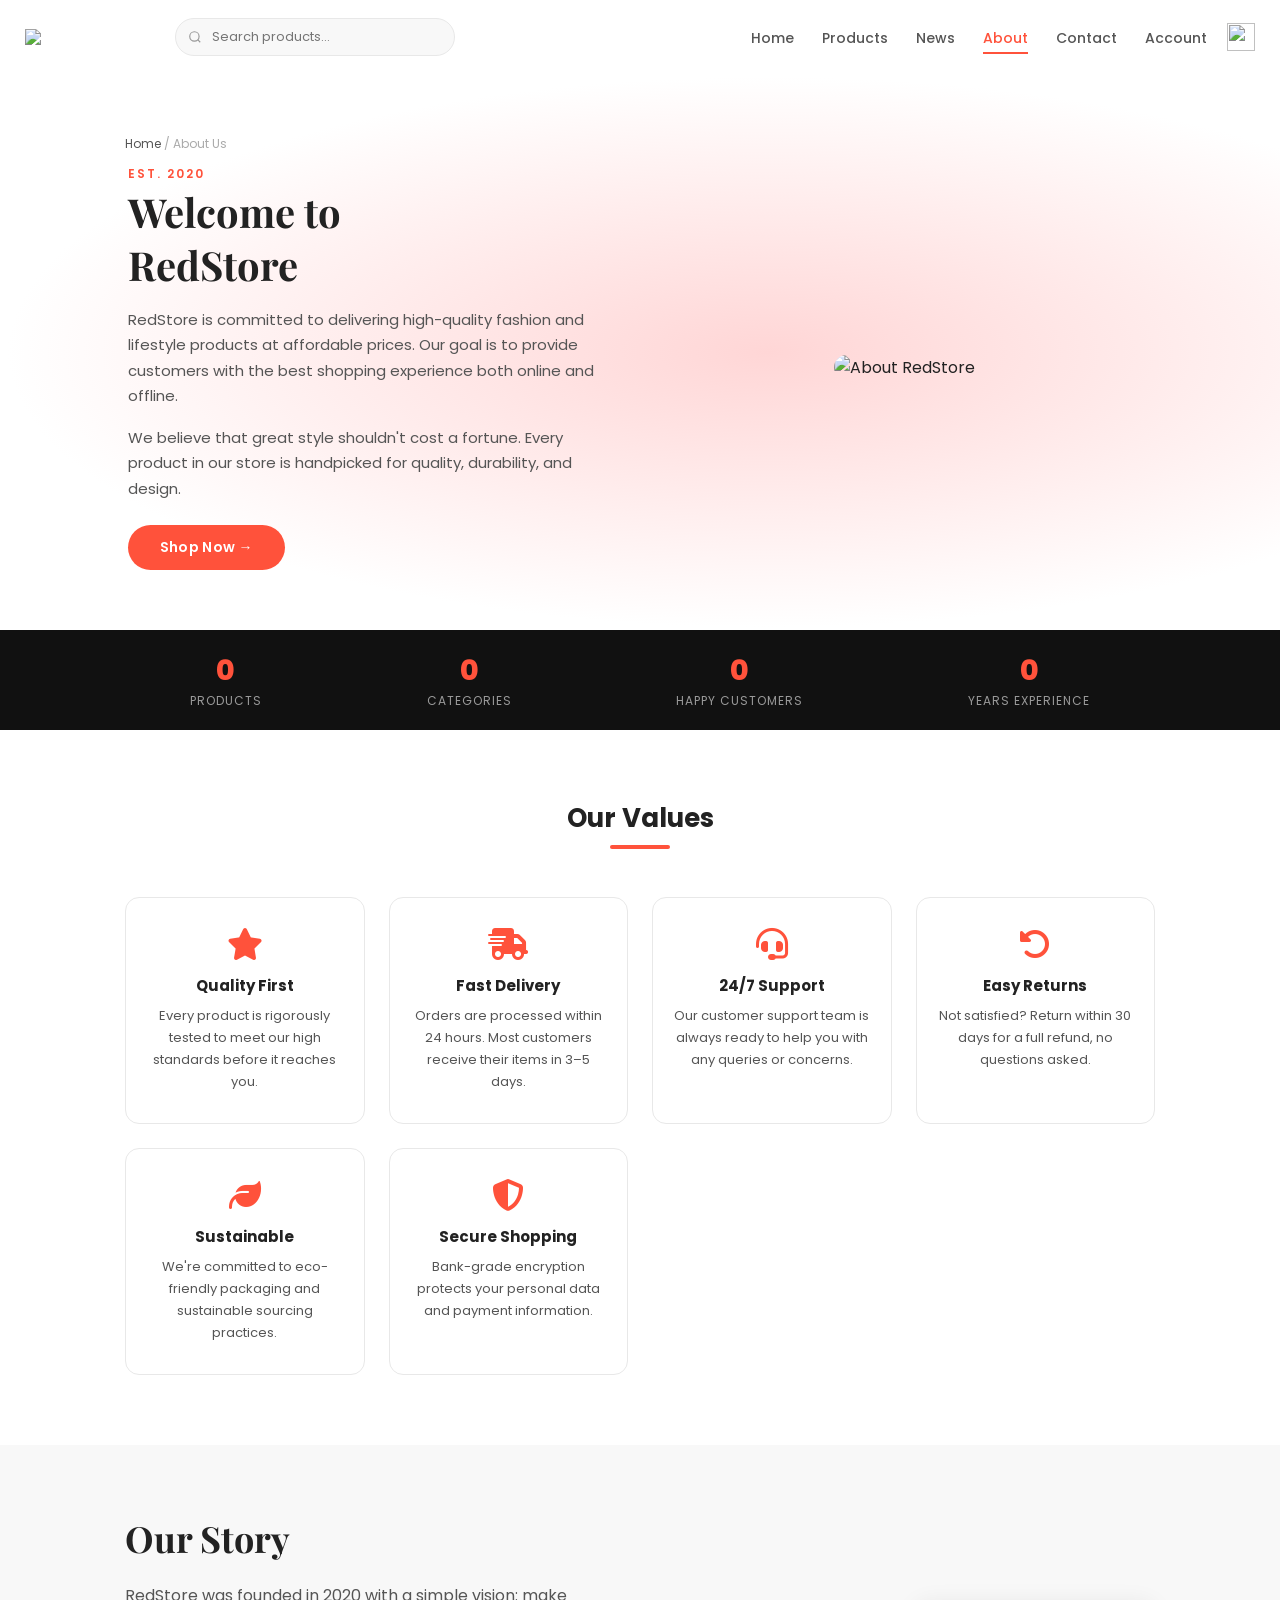
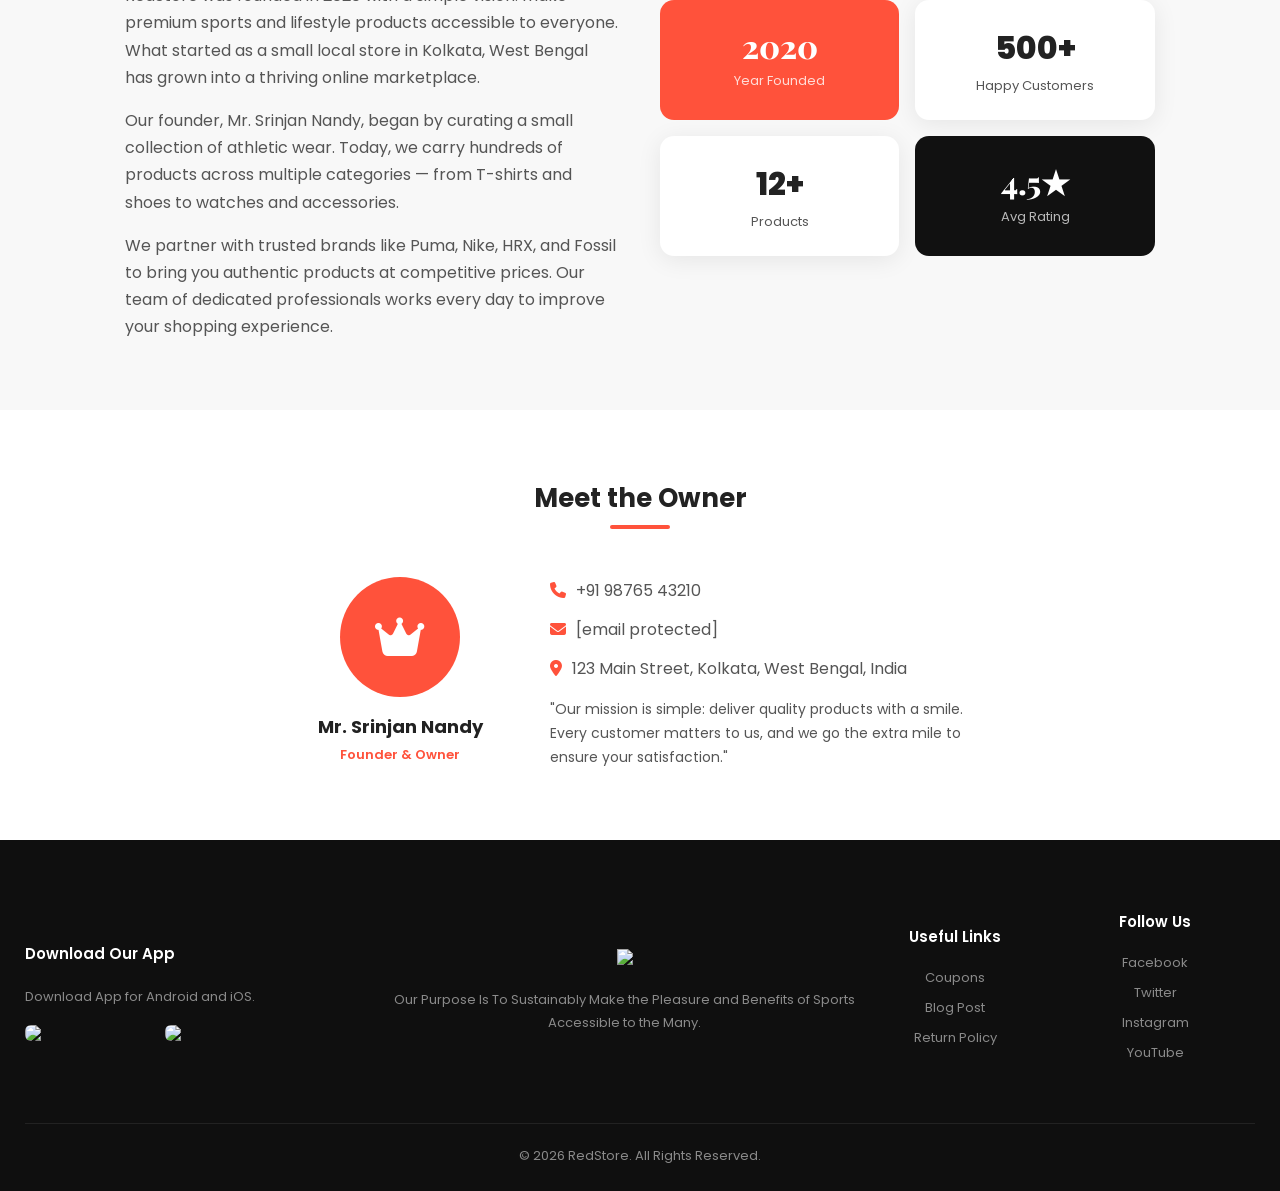
==== about.html @ f7b7d524 "Add files via upload" ====
<!DOCTYPE html>
<html lang="en">
<head>
  <meta charset="UTF-8">
  <meta name="viewport" content="width=device-width, initial-scale=1.0">
  <title>About Us — RedStore</title>
  <link rel="stylesheet" href="style.css">
  <link href="https://fonts.googleapis.com/css2?family=Poppins:wght@300;400;500;600;700;800&family=Playfair+Display:wght@700&display=swap" rel="stylesheet">
  <link rel="stylesheet" href="https://cdnjs.cloudflare.com/ajax/libs/font-awesome/6.5.1/css/all.min.css">
</head>
<body>

<!-- NAVBAR -->
<div class="container">
  <div class="navbar">
    <div class="logo"><a href="index.html"><img src="images/logo.png" width="130px"></a></div>
    <div class="navbar-search-wrap">
      <input type="text" id="navbar-search" placeholder="Search products…">
    </div>
    <nav>
      <ul id="MenuItems">
        <li><a href="index.html">Home</a></li>
        <li><a href="products.html">Products</a></li>
        <li><a href="news.html">News</a></li>
        <li><a href="about.html" class="active">About</a></li>
        <li><a href="contact.html">Contact</a></li>
        <li><a href="account.html" id="nav-account">Account</a></li>
      </ul>
    </nav>
    <a href="cart.html" class="cart-icon-wrap">
      <img src="images/cart.png" width="28px" height="28px">
      <span id="cart-badge">0</span>
    </a>
    <img src="images/menu.png" class="menu-icon" onclick="toggleMenu()">
  </div>
</div>

<!-- ABOUT HERO -->
<div class="about-hero">
  <div class="small-container">
    <p style="font-size:12px;color:#aaa;margin-bottom:10px;"><a href="index.html">Home</a> / About Us</p>
    <div class="row" style="align-items:center;gap:30px;">
      <div class="col-2">
        <p style="color:var(--red);font-weight:600;text-transform:uppercase;letter-spacing:2px;font-size:12px;">EST. 2020</p>
        <h2>Welcome to <br>RedStore</h2>
        <p style="margin:16px 0;font-size:15px;">RedStore is committed to delivering high-quality fashion and lifestyle products at affordable prices. Our goal is to provide customers with the best shopping experience both online and offline.</p>
        <p style="font-size:15px;margin-bottom:24px;">We believe that great style shouldn't cost a fortune. Every product in our store is handpicked for quality, durability, and design.</p>
        <a href="products.html" class="btn">Shop Now &rarr;</a>
      </div>
      <div class="col-2" style="text-align:center;">
        <img src="images/image1.png" alt="About RedStore" style="max-width:440px;border-radius:14px;">
      </div>
    </div>
  </div>
</div>

<!-- STATS -->
<div class="stats-bar">
  <div class="container">
    <div class="row" id="about-stats" style="justify-content:space-evenly;">
      <div class="stat-item"><div class="num" data-target="12">0</div><div class="label">Products</div></div>
      <div class="stat-item"><div class="num" data-target="5">0</div><div class="label">Categories</div></div>
      <div class="stat-item"><div class="num" data-target="500">0</div><div class="label">Happy Customers</div></div>
      <div class="stat-item"><div class="num" data-target="4">0</div><div class="label">Years Experience</div></div>
    </div>
  </div>
</div>

<!-- MISSION SECTION -->
<div class="small-container" style="margin:70px auto;">
  <h2 class="title">Our Values</h2>
  <div class="mission-grid">
    <div class="mission-card">
      <i class="fa fa-star"></i>
      <h4>Quality First</h4>
      <p>Every product is rigorously tested to meet our high standards before it reaches you.</p>
    </div>
    <div class="mission-card">
      <i class="fa fa-truck-fast"></i>
      <h4>Fast Delivery</h4>
      <p>Orders are processed within 24 hours. Most customers receive their items in 3–5 days.</p>
    </div>
    <div class="mission-card">
      <i class="fa fa-headset"></i>
      <h4>24/7 Support</h4>
      <p>Our customer support team is always ready to help you with any queries or concerns.</p>
    </div>
    <div class="mission-card">
      <i class="fa fa-rotate-left"></i>
      <h4>Easy Returns</h4>
      <p>Not satisfied? Return within 30 days for a full refund, no questions asked.</p>
    </div>
    <div class="mission-card">
      <i class="fa fa-leaf"></i>
      <h4>Sustainable</h4>
      <p>We're committed to eco-friendly packaging and sustainable sourcing practices.</p>
    </div>
    <div class="mission-card">
      <i class="fa fa-shield-halved"></i>
      <h4>Secure Shopping</h4>
      <p>Bank-grade encryption protects your personal data and payment information.</p>
    </div>
  </div>
</div>

<!-- STORY SECTION -->
<div style="background:var(--light);padding:70px 0;">
  <div class="small-container">
    <div class="row" style="gap:40px;align-items:center;">
      <div class="col-2">
        <h2 style="font-family:'Playfair Display',serif;font-size:36px;line-height:1.3;margin-bottom:20px;">Our Story</h2>
        <p style="margin-bottom:16px;">RedStore was founded in 2020 with a simple vision: make premium sports and lifestyle products accessible to everyone. What started as a small local store in Kolkata, West Bengal has grown into a thriving online marketplace.</p>
        <p style="margin-bottom:16px;">Our founder, Mr. Srinjan Nandy, began by curating a small collection of athletic wear. Today, we carry hundreds of products across multiple categories — from T-shirts and shoes to watches and accessories.</p>
        <p>We partner with trusted brands like Puma, Nike, HRX, and Fossil to bring you authentic products at competitive prices. Our team of dedicated professionals works every day to improve your shopping experience.</p>
      </div>
      <div class="col-2">
        <div style="display:grid;grid-template-columns:1fr 1fr;gap:16px;">
          <div style="background:var(--red);color:#fff;padding:24px;border-radius:14px;text-align:center;">
            <div style="font-size:32px;font-weight:800;font-family:'Playfair Display',serif;">2020</div>
            <div style="font-size:13px;opacity:0.8;margin-top:4px;">Year Founded</div>
          </div>
          <div style="background:var(--white);padding:24px;border-radius:14px;text-align:center;box-shadow:var(--shadow);">
            <div style="font-size:32px;font-weight:800;color:var(--dark);">500+</div>
            <div style="font-size:13px;color:var(--gray);margin-top:4px;">Happy Customers</div>
          </div>
          <div style="background:var(--white);padding:24px;border-radius:14px;text-align:center;box-shadow:var(--shadow);">
            <div style="font-size:32px;font-weight:800;color:var(--dark);">12+</div>
            <div style="font-size:13px;color:var(--gray);margin-top:4px;">Products</div>
          </div>
          <div style="background:#111;color:#fff;padding:24px;border-radius:14px;text-align:center;">
            <div style="font-size:32px;font-weight:800;font-family:'Playfair Display',serif;">4.5★</div>
            <div style="font-size:13px;opacity:0.7;margin-top:4px;">Avg Rating</div>
          </div>
        </div>
      </div>
    </div>
  </div>
</div>

<!-- OWNER DETAILS -->
<div class="small-container" style="margin:70px auto;">
  <h2 class="title">Meet the Owner</h2>
  <div class="row" style="align-items:center;gap:40px;max-width:700px;margin:auto;">
    <div style="text-align:center;flex:1;min-width:200px;">
      <div style="width:120px;height:120px;border-radius:50%;background:var(--red);display:flex;align-items:center;justify-content:center;margin:0 auto 16px;">
        <i class="fa fa-crown" style="font-size:44px;color:#fff;"></i>
      </div>
      <h3 style="font-size:18px;font-weight:700;">Mr. Srinjan Nandy</h3>
      <p style="color:var(--red);font-weight:600;font-size:13px;margin:4px 0;">Founder & Owner</p>
    </div>
    <div style="flex:2;min-width:260px;">
      <p style="margin-bottom:12px;"><i class="fa fa-phone" style="color:var(--red);margin-right:10px;"></i>+91 98765 43210</p>
      <p style="margin-bottom:12px;"><i class="fa fa-envelope" style="color:var(--red);margin-right:10px;"></i><a href="/cdn-cgi/l/email-protection" class="__cf_email__" data-cfemail="bfd0c8d1dacdffcddadbcccbd0cdda91dcd0d2">[email&#160;protected]</a></p>
      <p style="margin-bottom:16px;"><i class="fa fa-location-dot" style="color:var(--red);margin-right:10px;"></i>123 Main Street, Kolkata, West Bengal, India</p>
      <p style="font-size:14px;line-height:1.7;">"Our mission is simple: deliver quality products with a smile. Every customer matters to us, and we go the extra mile to ensure your satisfaction."</p>
    </div>
  </div>
</div>

<!-- FOOTER -->
<div class="footer">
  <div class="container">
    <div class="row">
      <div class="footer-col-1">
        <h3>Download Our App</h3>
        <p>Download App for Android and iOS.</p>
        <div class="app-logo"><img src="images/play-store.png"><img src="images/app-store.png"></div>
      </div>
      <div class="footer-col-2">
        <img src="images/logo-white.png">
        <p>Our Purpose Is To Sustainably Make the Pleasure and Benefits of Sports Accessible to the Many.</p>
      </div>
      <div class="footer-col-3"><h3>Useful Links</h3><ul><li>Coupons</li><li>Blog Post</li><li>Return Policy</li></ul></div>
      <div class="footer-col-4"><h3>Follow Us</h3><ul><li>Facebook</li><li>Twitter</li><li>Instagram</li><li>YouTube</li></ul></div>
    </div>
    <hr>
    <p class="copyright">© 2026 RedStore. All Rights Reserved.</p>
  </div>
</div>

<script data-cfasync="false" src="/cdn-cgi/scripts/5c5dd728/cloudflare-static/email-decode.min.js"></script><script src="app.js"></script>
<script>

if (typeof store === "undefined") {
  var store = {
    getToken:    function() { return localStorage.getItem("rs_token"); },
    getUser:     function() { try { return JSON.parse(localStorage.getItem("rs_user")); } catch(e) { return null; } },
    setSession:  function(tok,user) { localStorage.setItem("rs_token",tok); localStorage.setItem("rs_user",JSON.stringify(user)); },
    clearSession:function() { localStorage.removeItem("rs_token"); localStorage.removeItem("rs_user"); },
    isLoggedIn:  function() { return !!localStorage.getItem("rs_token"); }
  };
}
if (typeof cart === 'undefined' || typeof cart.remove === 'undefined') {
  var cart = {
    get: function() {
      try { return JSON.parse(localStorage.getItem('rs_cart')) || []; } catch(e) { return []; }
    },
    save: function(items) {
      localStorage.setItem('rs_cart', JSON.stringify(items));
      this.updateBadge();
    },
    add: function(product, qty, size, color) {
      qty = qty || 1; size = size || ''; color = color || '';
      var items = this.get();
      var key   = product.id + '-' + size + '-' + color;
      var ex    = items.find(function(i) { return i.key === key; });
      if (ex) { ex.quantity += qty; }
      else { items.push({ key: key, productId: product.id, name: product.name, price: product.price, image: product.image || '', quantity: qty, size: size, color: color }); }
      this.save(items);
      this.showToast('"' + product.name + '" added to cart!');
    },
    remove: function(key) {
      this.save(this.get().filter(function(i) { return i.key !== key; }));
    },
    update: function(key, qty) {
      var items = this.get();
      var item  = items.find(function(i) { return i.key === key; });
      if (item) {
        if (qty <= 0) { this.remove(key); return; }
        item.quantity = qty;
        this.save(items);
      }
    },
    clear: function() { this.save([]); },
    count: function() {
      return this.get().reduce(function(s, i) { return s + i.quantity; }, 0);
    },
    subtotal: function() {
      return this.get().reduce(function(s, i) { return s + i.price * i.quantity; }, 0);
    },
    updateBadge: function() {
      var b = document.getElementById('cart-badge');
      if (b) { var c = this.count(); b.textContent = c; b.style.display = c > 0 ? 'flex' : 'none'; }
    },
    showToast: function(msg) {
      var t = document.getElementById('rs-toast');
      if (!t) {
        t = document.createElement('div');
        t.id = 'rs-toast';
        t.style.cssText = 'position:fixed;bottom:24px;right:24px;background:#ff523b;color:#fff;padding:11px 18px;border-radius:8px;font-size:13px;font-weight:600;z-index:9999;transform:translateY(60px);transition:transform .3s;font-family:Poppins,sans-serif;max-width:260px;box-shadow:0 4px 16px rgba(255,82,59,.4);';
        document.body.appendChild(t);
      }
      t.textContent = msg;
      t.style.transform = 'translateY(0)';
      clearTimeout(t._t);
      t._t = setTimeout(function() { t.style.transform = 'translateY(60px)'; }, 2800);
    }
  };
}
if (typeof fmt === "undefined") { var fmt = function(n) { return "$"+Number(n).toFixed(2); }; }
if (typeof starsHTML === "undefined") { var starsHTML = function(r) { var h="";for(var i=1;i<=5;i++)h+=i<=r?'<i class="fa fa-star" style="color:#ff523b;font-size:12px;"></i>':'<i class="fa-regular fa-star" style="color:#ff523b;font-size:12px;"></i>';return h; }; }

function toggleMenu() { document.getElementById('MenuItems').classList.toggle('open'); }

// Animated counters
function animateCounters() {
  document.querySelectorAll('[data-target]').forEach(el => {
    const target = +el.dataset.target;
    let current = 0;
    const step  = target / 40;
    const timer = setInterval(() => {
      current += step;
      if (current >= target) { el.textContent = target + '+'; clearInterval(timer); }
      else el.textContent = Math.floor(current);
    }, 40);
  });
}

// Load live stats from API
async function loadStats() {
  const { ok, data } = await api.get('/stats');
  if (!ok) { animateCounters(); return; }
  document.querySelectorAll('[data-target]').forEach((el, i) => {
    const targets = [data.products, data.categories, data.customers || 500, 4];
    if (targets[i] !== undefined) el.dataset.
---- style.css ----
/* ═══════════════════════════════════════════
   RedStore — Complete Stylesheet
   Refined & Production-Ready
═══════════════════════════════════════════ */

@import url('https://fonts.googleapis.com/css2?family=Poppins:wght@300;400;500;600;700;800&family=Playfair+Display:wght@700;800&display=swap');

:root {
  --red:       #ff523b;
  --red-dark:  #d63a24;
  --red-light: #fff0ee;
  --black:     #111;
  --dark:      #222;
  --gray:      #555;
  --light:     #f8f8f8;
  --border:    #e8e8e8;
  --white:     #fff;
  --green:     #00b894;
  --shadow:    0 4px 24px rgba(0,0,0,0.08);
  --shadow-hover: 0 8px 40px rgba(0,0,0,0.14);
  --radius:    10px;
  --transition: 0.3s ease;
}

* { margin: 0; padding: 0; box-sizing: border-box; }

body {
  font-family: 'Poppins', sans-serif;
  color: var(--dark);
  background: var(--white);
  overflow-x: hidden;
}

a { text-decoration: none; color: var(--gray); transition: color var(--transition); }
a:hover { color: var(--red); }
p { color: var(--gray); line-height: 1.7; }
ul { list-style: none; }
img { max-width: 100%; }

/* ─── Layout ─────────────────────────────── */
.container { max-width: 1300px; margin: auto; padding: 0 25px; }
.small-container { max-width: 1080px; margin: auto; padding: 0 25px; }
.row { display: flex; align-items: center; flex-wrap: wrap; justify-content: space-around; }
.col-2 { flex-basis: 48%; min-width: 300px; }
.col-3 { flex: 30%; min-width: 250px; margin-bottom: 30px; }
.col-4 { flex-basis: 23%; padding: 10px; min-width: 200px; margin-bottom: 40px; cursor: pointer; }
.col-5 { width: 160px; }
.col-4 img, .col-3 img { width: 100%; border-radius: var(--radius); object-fit: cover; }

/* ─── Navbar ─────────────────────────────── */
.navbar {
  display: flex;
  align-items: center;
  padding: 18px 0;
  gap: 20px;
  position: relative;
}
.logo a img { display: block; }
nav { flex: 1; text-align: right; }
nav ul { display: inline-flex; gap: 28px; }
nav ul li a { font-size: 14px; font-weight: 500; padding: 4px 0; position: relative; }
nav ul li a::after {
  content: ''; position: absolute; bottom: -2px; left: 0; width: 0; height: 2px;
  background: var(--red); transition: width var(--transition);
}
nav ul li a:hover::after, nav ul li a.active::after { width: 100%; }
nav ul li a:hover, nav ul li a.active { color: var(--red); }

.cart-icon-wrap { position: relative; display: inline-flex; align-items: center; }
#cart-badge {
  display: none; position: absolute; top: -8px; right: -8px;
  background: var(--red); color: #fff; font-size: 10px; font-weight: 700;
  width: 18px; height: 18px; border-radius: 50%;
  align-items: center; justify-content: center;
  border: 2px solid #fff;
}

/* Search Bar in Navbar */
.navbar-search-wrap {
  position: relative;
  flex: 1;
  max-width: 280px;
}
#navbar-search {
  width: 100%;
  padding: 8px 16px 8px 36px;
  border: 1.5px solid var(--border);
  border-radius: 30px;
  font-size: 13px;
  font-family: 'Poppins', sans-serif;
  outline: none;
  transition: border var(--transition);
  background: var(--light) url("data:image/svg+xml,%3Csvg xmlns='http://www.w3.org/2000/svg' width='14' height='14' viewBox='0 0 24 24' fill='none' stroke='%23999' stroke-width='2'%3E%3Ccircle cx='11' cy='11' r='8'/%3E%3Cpath d='m21 21-4.35-4.35'/%3E%3C/svg%3E") no-repeat 12px center;
}
#navbar-search:focus { border-color: var(--red); }

.menu-icon { width: 26px; cursor: pointer; display: none; flex-shrink: 0; }

/* ─── Buttons ────────────────────────────── */
.btn {
  display: inline-block;
  background: var(--red);
  color: #fff !important;
  padding: 12px 32px;
  border-radius: 30px;
  font-size: 14px;
  font-weight: 600;
  border: none;
  cursor: pointer;
  transition: background var(--transition), transform var(--transition), box-shadow var(--transition);
  font-family: 'Poppins', sans-serif;
  letter-spacing: 0.3px;
}
.btn:hover { background: var(--red-dark); transform: translateY(-2px); box-shadow: 0 6px 20px rgba(255,82,59,0.4); }
.btn-outline {
  background: transparent; color: var(--red) !important; border: 2px solid var(--red);
  padding: 10px 28px; border-radius: 30px; font-size: 14px; font-weight: 600;
  cursor: pointer; transition: all var(--transition); font-family: 'Poppins', sans-serif;
}
.btn-outline:hover { background: var(--red); color: #fff !important; }
.btn-sm { padding: 8px 20px; font-size: 13px; }

/* ─── Hero Header ────────────────────────── */
.header {
  background: radial-gradient(ellipse at 60% 0%, #ffd6d6 0%, #fff 70%);
  position: relative;
  overflow: hidden;
}
.header::before {
  content: ''; position: absolute; top: -100px; right: -100px;
  width: 500px; height: 500px; border-radius: 50%;
  background: radial-gradient(circle, rgba(255,82,59,0.08), transparent 70%);
}
.header .row { margin-top: 60px; padding-bottom: 60px; align-items: center; }
.header .col-2 h1 {
  font-family: 'Playfair Display', serif;
  font-size: 52px; line-height: 1.2; color: var(--black); margin: 20px 0;
}
.header .col-2 p { font-size: 15px; max-width: 420px; margin-bottom: 30px; }
.header .col-2 img { max-width: 100%; animation: float 4s ease-in-out infinite; }

@keyframes float { 0%,100% { transform: translateY(0); } 50% { transform: translateY(-14px); } }

/* Stats bar */
.stats-bar {
  background: var(--black);
  padding: 20px 0;
}
.stats-bar .row { justify-content: space-evenly; }
.stat-item { text-align: center; }
.stat-item .num { font-size: 28px; font-weight: 800; color: var(--red); }
.stat-item .label { font-size: 12px; color: #999; letter-spacing: 1px; text-transform: uppercase; }

/* ─── Section Titles ─────────────────────── */
.title {
  text-align: center;
  margin: 20px auto 60px;
  position: relative;
  font-size: 26px;
  font-weight: 700;
  color: var(--dark);
  line-height: 1.4;
}
.title::after {
  content: ''; background: var(--red); width: 60px; height: 4px;
  border-radius: 4px; position: absolute; bottom: -12px; left: 50%;
  transform: translateX(-50%);
}
.section-header {
  display: flex; align-items: center; justify-content: space-between;
  margin: 60px 0 40px;
}
.section-header h2 { font-size: 22px; font-weight: 700; }
.section-header a { font-size: 13px; color: var(--red); font-weight: 500; }

/* ─── Product Cards ──────────────────────── */
.col-4 {
  transition: transform var(--transition), box-shadow var(--transition);
  border-radius: var(--radius);
  padding: 14px;
  background: var(--white);
}
.col-4:hover {
  transform: translateY(-6px);
  box-shadow: var(--shadow-hover);
}
.col-4 img {
  aspect-ratio: 1/1;
  object-fit: cover;
  border-radius: 8px;
  transition: transform var(--transition);
  background: var(--light);
}
.col-4:hover img { transform: scale(1.03); }
.col-4 h4 { color: var(--dark); font-weight: 600; margin: 12px 0 4px; font-size: 14px; }
.col-4 p { font-size: 15px; font-weight: 700; color: var(--red); margin: 4px 0; }

.product-badge {
  display: inline-block;
  font-size: 10px; font-weight: 700; text-transform: uppercase;
  padding: 3px 8px; border-radius: 4px; margin-bottom: 6px;
  letter-spacing: 0.5px;
}
.badge-bestseller { background: #fff3e0; color: #e65100; }
.badge-trending   { background: #fce4ec; color: #c62828; }
.badge-new        { background: #e8f5e9; color: #2e7d32; }
.badge-premium    { background: #ede7f6; color: #4527a0; }

.rating { margin: 4px 0; }
.rating i, .rating .fa { color: var(--red); font-size: 12px; }
.rating-count { font-size: 11px; color: #aaa; margin-left: 4px; }

.add-to-cart-btn {
  display: none; width: 100%; margin-top: 10px;
  padding: 8px; border: none; border-radius: 6px;
  background: var(--red); color: #fff; font-size: 13px;
  font-weight: 600; cursor: pointer; font-family: 'Poppins', sans-serif;
  transition: background var(--transition);
}
.col-4:hover .add-to-cart-btn { display: block; }
.add-to-cart-btn:hover { background: var(--red-dark); }

/* ─── Categories ─────────────────────────── */
.categories { margin: 60px 0; }
.col-3 { transition: transform var(--transition); cursor: pointer; }
.col-3:hover { transform: translateY(-4px); }
.col-3 img { border-radius: var(--radius); height: 220px; object-fit: cover; }
.category-label {
  text-align: center; margin-top: 12px;
  font-weight: 600; font-size: 14px; color: var(--dark);
}

/* ─── Offer Banner ───────────────────────── */
.offer {
  background: radial-gradient(ellipse at 30% 50%, #ffe8e4 0%, #fff5f4 100%);
  margin: 80px 0; padding: 50px 0;
  border-radius: 20px;
  overflow: hidden;
}
.offer .col-2 .offer-img { padding: 20px 50px; animation: float 4s ease-in-out infinite; }
.offer .col-2 p { color: var(--red); font-weight: 600; text-transform: uppercase; letter-spacing: 1px; }
.offer .col-2 h1 { font-family: 'Playfair Display', serif; font-size: 44px; color: var(--black); margin: 10px 0; }
.offer .col-2 small { font-size: 13px; color: var(--gray); display: block; margin: 10px 0; line-height: 1.6; }

/* ─── Testimonials ───────────────────────── */
.testimonial { padding: 80px 0; background: var(--light); }
.testimonial .col-3 {
  text-align: center; padding: 36px 24px;
  background: var(--white); border-radius: 14px;
  box-shadow: var(--shadow);
  transition: transform var(--transition), box-shadow var(--transition);
}
.testimonial .col-3:hover { transform: translateY(-8px); box-shadow: var(--shadow-hover); }
.testimonial .col-3 .fa-quote-left { font-size: 30px; color: var(--red); opacity: 0.6; }
.testimonial .col-3 p { font-size: 13px; color: #666; margin: 14px 0; font-style: italic; }
.testimonial .col-3 img { width: 54px; height: 54px; border-radius: 50%; object-fit: cover; margin: 14px auto 8px; border: 3px solid var(--red-light); }
.testimonial .col-3 h3 { font-size: 15px; color: var(--dark); font-weight: 600; }

/* ─── Brands ─────────────────────────────── */
.brands { margin: 60px auto; }
.col-5 img { filter: grayscale(100%); opacity: 0.6; transition: all var(--transition); width: 100%; }
.col-5 img:hover { filter: none; opacity: 1; }

/* ─── Footer ─────────────────────────────── */
.footer { background: #0f0f0f; color: #8a8a8a; padding: 70px 0 24px; }
.footer p { color: #8a8a8a; font-size: 13px; line-height: 1.8; }
.footer h3 { color: var(--white); font-size: 15px; margin-bottom: 20px; font-weight: 600; }
.footer ul li { margin-bottom: 10px; font-size: 13px; cursor: pointer; transition: color var(--transition); }
.footer ul li:hover { color: var(--red); }
.footer-col-1 { flex-basis: 30%; min-width: 250px; margin-bottom: 20px; }
.footer-col-2 { flex: 1; text-align: center; min-width: 250px; margin-bottom: 20px; }
.footer-col-2 img { width: 150px; margin-bottom: 16px; }
.footer-col-3, .footer-col-4 { flex-basis: 12%; text-align: center; min-width: 200px; margin-bottom: 20px; }
.app-logo { margin-top: 16px; display: flex; gap: 10px; }
.app-logo img { width: 130px; cursor: pointer; border-radius: 6px; transition: opacity var(--transition); }
.app-logo img:hover { opacity: 0.8; }
.footer hr { border: none; background: #222; height: 1px; margin: 30px 0 20px; }
.copyright { text-align: center; font-size: 13px; }
.footer-social { display: flex; justify-content: center; gap: 14px; margin-top: 14px; }
.footer-social a {
  width: 36px; height: 36px; border-radius: 50%;
  background: #1a1a1a; color: #8a8a8a;
  display: flex; align-items: center; justify-content: center;
  font-size: 14px; transition: all var(--transition);
}
.footer-social a:hover { background: var(--red); color: #fff; }

/* ─── Mobile Menu ────────────────────────── */
@media (max-width: 800px) {
  nav ul {
    position: fixed; top: 0; left: -100%; width: 80%; max-width: 280px;
    height: 100vh; background: var(--white); flex-direction: column;
    padding: 80px 30px 30px; gap: 6px; z-index: 998;
    box-shadow: 4px 0 24px rgba(0,0,0,0.12); transition: left 0.4s ease;
    overflow-y: auto;
  }
  nav ul.open { left: 0; }
  nav ul li { display: block; }
  nav ul li a { font-size: 16px; padding: 10px 0; display: block; border-bottom: 1px solid var(--border); }
  .menu-icon { display: block; }
  .navbar-search-wrap { display: none; }
  .header .col-2 h1 { font-size: 36px; }
}

/* ─── Products Page ──────────────────────── */
.row-2 { justify-content: space-between; margin: 80px 0 40px; align-items: center; }
.row-2 h2 { font-size: 24px; font-weight: 700; }
select {
  border: 1.5px solid var(--border); padding: 8px 14px; border-radius: 6px;
  font-size: 13px; font-family: 'Poppins', sans-serif; outline: none;
  cursor: pointer; background: var(--white); transition: border var(--transition);
}
select:focus { border-color: var(--red); }

.filters-bar {
  display: flex; flex-wrap: wrap; gap: 10px; margin-bottom: 30px; align-items: center;
}
.filter-chip {
  padding: 6px 16px; border-radius: 20px; border: 1.5px solid var(--border);
  font-size: 12px; font-weight: 500; cursor: pointer; transition: all var(--transition);
  background: var(--white);
}
.filter-chip:hover, .filter-chip.active { border-color: var(--red); color: var(--red); background: var(--red-light); }

.page-btn { margin: 20px auto 80px; display: flex; justify-content: center; gap: 6px; }
.page-btn span {
  display: inline-flex; align-items: center; justify-content: center;
  border: 1.5px solid var(--border); width: 40px; height: 40px;
  border-radius: 8px; cursor: pointer; font-size: 14px; transition: all var(--transition);
}
.page-btn span:hover, .page-btn span.active { background: var(--red); color: #fff; border-color: var(--red); }

/* ─── Product Details ────────────────────── */
.single-product { margin: 60px 0; }
.single-product .col-2 img { padding: 0; border-radius: var(--radius); }
.single-product .col-2 { padding: 20px 30px; }
.single-product .breadcrumb { font-size: 12px; color: #aaa; margin-bottom: 10px; }
.single-product .breadcrumb a { color: #aaa; }
.single-product .breadcrumb a:hover { color: var(--red); }
.single-product h1 { font-size: 28px; font-weight: 700; color: var(--dark); margin: 8px 0 6px; }
.single-product .price-wrap { display: flex; align-items: center; gap: 12px; margin: 12px 0; }
.single-product h4 { font-size: 26px; font-weight: 800; color: var(--red); }
.single-product .original-price { font-size: 18px; color: #bbb; text-decoration: line-through; }
.single-product .discount-badge {
  background: var(--red); color: #fff; font-size: 12px; font-weight: 700;
  padding: 3px 8px; border-radius: 4px;
}
.single-product .stock-badge {
  display: inline-block; padding: 4px 10px; border-radius: 4px; font-size: 12px; font-weight: 600;
}
.in-stock { background: #e8faf0; color: var(--green); }
.out-stock { background: #fff0ee; color: var(--red); }

.variant-label { font-size: 13px; font-weight: 600; margin: 16px 0 8px; color: var(--dark); }
.size-options, .color-options { display: flex; flex-wrap: wrap; gap: 8px; margin-bottom: 12px; }
.size-opt {
  padding: 6px 14px; border: 1.5px solid var(--border); border-radius: 6px;
  font-size: 13px; cursor: pointer; transition: all var(--transition);
}
.size-opt:hover, .size-opt.selected { border-color: var(--red); color: var(--red); background: var(--red-light); }
.color-dot {
  width: 28px; height: 28px; border-radius: 50%; cursor: pointer;
  border: 2px solid transparent; transition: transform var(--transition);
}
.color-dot:hover, .color-dot.selected { transform: scale(1.15); border-color: var(--red); box-shadow: 0 0 0 3px rgba(255,82,59,0.2); }

.qty-wrap { display: flex; align-items: center; gap: 12px; margin: 16px 0; }
.qty-btn {
  width: 36px; height: 36px; border: 1.5px solid var(--border); background: var(--white);
  border-radius: 6px; font-size: 18px; cursor: pointer; display: flex;
  align-items: center; justify-content: center; transition: all var(--transition);
}
.qty-btn:hover { border-color: var(--red); color: var(--red); }
.qty-input { width: 50px; text-align: center; font-size: 16px; font-weight: 600; border: 1.5px solid var(--border); border-radius: 6px; padding: 6px; outline: none; font-family: 'Poppins', sans-serif; }
.qty-input:focus { border-color: var(--red); }

.action-btns { display: flex; gap: 12px; margin: 20px 0; flex-wrap: wrap; }

.small-img-row { display: flex; gap: 8px; margin-top: 12px; }
.small-img-col { flex: 1; cursor: pointer; }
.small-img-col img { border-radius: 8px; border: 2px solid transparent; transition: border var(--transition); aspect-ratio: 1; object-fit: cover; }
.small-img-col img.active, .small-img-col img:hover { border-color: var(--red); }
#ProductImg { width: 100%; border-radius: 14px; aspect-ratio: 1; object-fit: cover; }

/* Reviews */
.reviews-section { margin: 60px 0; }
.review-card {
  background: var(--white); border: 1px solid var(--border); border-radius: 12px;
  padding: 20px; margin-bottom: 16px;
}
.review-card .reviewer { font-weight: 600; font-size: 14px; }
.review-card .review-date { font-size: 11px; color: #bbb; margin-left: 8px; }
.review-card .comment { font-size: 13px; color: var(--gray); margin-top: 8px; }
.review-form { background: var(--light); border-radius: 12px; padding: 24px; margin-top: 30px; }
.review-form h3 { font-size: 16px; margin-bottom: 16px; }
.star-picker { display: flex; gap: 6px; margin-bottom: 14px; }
.star-picker i { font-size: 24px; color: #ddd; cursor: pointer; transition: color var(--transition); }
.star-picker i.active, .star-picker i:hover { color: var(--red); }

/* ─── Cart ───────────────────────────────── */
.cart-page { margin: 60px auto; }
.cart-page h2 { font-size: 24px; font-weight: 700; margin-bottom: 30px; }
table { width: 100%; border-collapse: collapse; }
th { text-align: left; padding: 12px 10px; color: #fff; background: var(--red); font-weight: 500; font-size: 14px; }
th:last-child { text-align: right; }
td { padding: 16px 10px; border-bottom: 1px solid var(--border); vertical-align: middle; }
td:last-child { text-align: right; font-weight: 600; }
.cart-info { display: flex; align-items: center; gap: 14px; }
.cart-info img { width: 80px; height: 80px; object-fit: cover; border-radius: 8px; }
.cart-info .item-name { font-weight: 600; font-size: 14px; color: var(--dark); }
.cart-info .item-variant { font-size: 12px; color: #aaa; margin-top: 2px; }
.cart-info .item-price { font-size: 13px; color: var(--gray); margin-top: 4px; }
.remove-btn { font-size: 12px; color: var(--red); cursor: pointer; background: none; border: none; margin-top: 4px; font-family: 'Poppins', sans-serif; }
td input[type="number"] { width: 60px; height: 34px; text-align: center; border: 1.5px solid var(--border); border-radius: 6px; padding: 4px; font-size: 14px; outline: none; font-family: 'Poppins', sans-serif; }
td input:focus { border-color: var(--red); }

.total-price { display: flex; justify-content: flex-end; margin-top: 30px; }
.total-price table { max-width: 380px; border-top: 3px solid var(--red); }
.total-price td { padding: 12px 10px; font-size: 14px; }
.total-price td:last-child { font-weight: 700; color: var(--dark); }
.total-price tr:last-child td { font-size: 16px; font-weight: 800; color: var(--red); }

.coupon-row { display: flex; gap: 10px; margin: 20px 0; }
.coupon-row input {
  flex: 1; padding: 10px 16px; border: 1.5px solid var(--border); border-radius: 30px;
  font-size: 13px; outline: none; font-family: 'Poppins', sans-serif;
  text-transform: uppercase; letter-spacing: 1px;
}
.coupon-row input:focus { border-color: var(--red); }
.coupon-msg { font-size: 13px; margin-top: 6px; font-weight: 500; }
.coupon-msg.success { color: var(--green); }
.coupon-msg.error { color: var(--red); }

.cart-actions { display: flex; justify-content: space-between; align-items: center; margin-top: 24px; flex-wrap: wrap; gap: 12px; }

/* Checkout form */
.checkout-section { background: var(--light); border-radius: 16px; padding: 30px; margin-top: 40px; }
.checkout-section h3 { font-size: 18px; margin-bottom: 20px; }
.form-row { display: flex; gap: 14px; margin-bottom: 14px; }
.form-group { flex: 1; }
.form-group label { display: block; font-size: 12px; font-weight: 600; color: var(--dark); margin-bottom: 6px; text-transform: uppercase; letter-spacing: 0.5px; }
.form-group input, .form-group select, .form-group textarea {
  width: 100%; padding: 10px 14px; border: 1.5px solid var(--border);
  border-radius: 8px; font-size: 13px; font-family: 'Poppins', sans-serif;
  outline: none; transition: border var(--transition); background: var(--white);
}
.form-group input:focus, .form-group select:focus, .form-group textarea:focus { border-color: var(--red); }

.payment-options { display: flex; gap: 10px; flex-wrap: wrap; margin-bottom: 20px; }
.payment-option {
  flex: 1; min-width: 100px; padding: 12px; border: 2px solid var(--border);
  border-radius: 10px; cursor: pointer; text-align: center;
  transition: all var(--transition);
}
.payment-option.selected { border-color: var(--red); background: var(--red-light); }
.payment-option i { font-size: 20px; margin-bottom: 4px; color: var(--gray); display: block; }
.payment-option span { font-size: 12px; font-weight: 600; }

/* ─── Account Page ───────────────────────── */
.account-page { padding: 60px 0; background: radial-gradient(ellipse at 50% 0%, #ffd6d6 0%, #fff 60%); min-height: 60vh; }
.form-container {
  background: var(--white); width: 340px; border-radius: 16px;
  padding: 30px; margin: auto;
  box-shadow: 0 10px 50px rgba(255,82,59,0.12);
}
.form-tabs { display: flex; border-bottom: 2px solid var(--border); margin-bottom: 28px; }
.form-tab {
  flex: 1; text-align: center; padding: 10px; cursor: pointer;
  font-size: 14px; font-weight: 600; color: var(--gray);
  border-bottom: 3px solid transparent; margin-bottom: -2px; transition: all var(--transition);
}
.form-tab.active { color: var(--red); border-bottom-color: var(--red); }
form .form-input {
  width: 100%; padding: 11px 14px; border: 1.5px solid var(--border);
  border-radius: 8px; font-size: 13px; font-family: 'Poppins', sans-serif;
  outline: none; margin-bottom: 12px; transition: border var(--transition);
}
form .form-input:focus { border-color: var(--red); }
form .btn { width: 100%; display: block; text-align: center; border: none; margin-top: 4px; }
form .forgot { text-align: right; font-size: 12px; color: var(--red); cursor: pointer; margin-top: -6px; margin-bottom: 14px; }
.account-col-2 img { border-radius: 14px; }
.error-msg { color: var(--red); font-size: 12px; margin-bottom: 10px; display: none; }
.success-msg { color: var(--green); font-size: 12px; margin-bottom: 10px; display: none; }

/* Profile dashboard */
.dashboard { padding: 60px 0; }
.profile-card { background: var(--white); border-radius: 16px; padding: 30px; box-shadow: var(--shadow); }
.profile-header { display: flex; align-items: center; gap: 20px; margin-bottom: 30px; }
.avatar { width: 64px; height: 64px; background: var(--red); border-radius: 50%; display: flex; align-items: center; justify-content: center; color: #fff; font-size: 24px; font-weight: 700; flex-shrink: 0; }
.profile-header h2 { font-size: 20px; margin-bottom: 4px; }
.profile-header p { font-size: 13px; }
.tab-nav { display: flex; gap: 0; border-bottom: 2px solid var(--border); margin-bottom: 24px; overflow-x: auto; }
.tab-btn { padding: 10px 20px; font-size: 13px; font-weight: 600; color: var(--gray); cursor: pointer; border-bottom: 3px solid transparent; margin-bottom: -2px; white-space: nowrap; transition: all var(--transition); }
.tab-btn.active { color: var(--red); border-bottom-color: var(--red); }
.tab-panel { display: none; }
.tab-panel.active { display: block; }
.order-row { display: flex; align-items: center; justify-content: space-between; padding: 14px; border: 1px solid var(--border); border-radius: 10px; margin-bottom: 10px; }
.order-status { padding: 4px 10px; border-radius: 20px; font-size: 11px; font-weight: 700; text-transform: uppercase; }
.status-confirmed { background: #e8f5e9; color: #2e7d32; }
.status-shipped   { background: #e3f2fd; color: #1565c0; }
.status-delivered { background: #f3e5f5; color: #6a1b9a; }
.status-cancelled { background: #ffebee; color: #b71c1c; }

/* ─── Contact Page ───────────────────────── */
.contact-page { padding: 60px 0; }
.contact-card { text-align: center; padding: 30px 20px; background: var(--white); border-radius: 16px; box-shadow: var(--shadow); transition: transform var(--transition); }
.contact-card:hover { transform: translateY(-6px); }
.contact-img { width: 110px; height: 110px; border-radius: 50%; object-fit: cover; margin: 0 auto 16px; display: block; border: 4px solid var(--red-light); cursor: pointer; transition: all var(--transition); }
.contact-img:hover, .contact-img.active { box-shadow: 0 0 0 4px var(--red); transform: scale(1.06); }
.contact-card h3 { font-size: 15px; font-weight: 700; margin-bottom: 12px; }
.contact-card p { font-size: 13px; margin-bottom: 4px; }
.contact-form-section { background: var(--light); border-radius: 16px; padding: 40px; margin-top: 60px; }
.contact-form-section h2 { font-size: 22px; font-weight: 700; margin-bottom: 24px; }

/* ─── About Page ─────────────────────────── */
.about-hero { background: radial-gradient(ellipse at 60% 50%, #ffd6d6 0%, #fff 70%); padding: 60px 0; }
.about-hero h2 { font-family: 'Playfair Display', serif; font-size: 40px; color: var(--dark); }
.about-hero p { font-size: 15px; max-width: 500px; }
.mission-grid { display: grid; grid-template-columns: repeat(auto-fit, minmax(200px, 1fr)); gap: 24px; margin: 60px 0; }
.mission-card { text-align: center; padding: 30px 20px; border: 1px solid var(--border); border-radius: 14px; transition: all var(--transition); }
.mission-card:hover { border-color: var(--red); box-shadow: var(--shadow); transform: translateY(-4px); }
.mission-card i { font-size: 32px; color: var(--red); margin-bottom: 14px; }
.mission-card h4 { font-size: 15px; font-weight: 700; margin-bottom: 8px; }
.mission-card p { font-size: 13px; }

/* ─── Toast / Modals ─────────────────────── */
.overlay {
  display: none; position: fixed; inset: 0;
  background: rgba(0,0,0,0.5); z-index: 1000;
  align-items: center; justify-content: center;
}
.overlay.show { display: flex; }
.modal {
  background: var(--white); border-radius: 16px; padding: 30px;
  max-width: 400px; width: 90%; position: relative;
  animation: slideUp 0.3s ease;
}
@keyframes slideUp { from { transform: translateY(40px); opacity: 0; } to { transform: translateY(0); opacity: 1; } }
.modal-close { position: absolute; top: 16px; right: 20px; font-size: 22px; cursor: pointer; color: var(--gray); }

/* ─── Skeleton Loading ───────────────────── */
.skeleton { background: linear-gradient(90deg, #f0f0f0 25%, #e0e0e0 50%, #f0f0f0 75%); background-size: 200% 100%; animation: shimmer 1.4s infinite; border-radius: 6px; }
@keyframes shimmer { 0% { background-position: 200% 0; } 100% { background-position: -200% 0; } }
.skel-img { width: 100%; aspect-ratio: 1; border-radius: 8px; }
.skel-text { height: 14px; margin: 8px 0; }
.skel-text.short { width: 60%; }
.skel-text.xshort { width: 40%; }

/* ─── Order Success ──────────────────────── */
.success-page { text-align: center; padding: 80px 20px; }
.success-icon { font-size: 72px; color: var(--green); margin-bottom: 20px; }
.success-page h1 { font-size: 32px; font-weight: 800; margin-bottom: 10px; }

/* ─── Responsive ─────────────────────────── */
@media (max-width: 600px) {
  .header .col-2 h1 { font-size: 30px; }
  .col-2, .col-3, .col-4 { flex-basis: 100%; min-width: unset; }
  .form-row { flex-direction: column; }
  .form-container { width: 100%; }
  .single-product .col-2 { padding: 16px 0; }
  .cart-info img { width: 56px; height: 56px; }
  .total-price table { max-width: 100%; }
  .action-btns { flex-direction: column; }
}
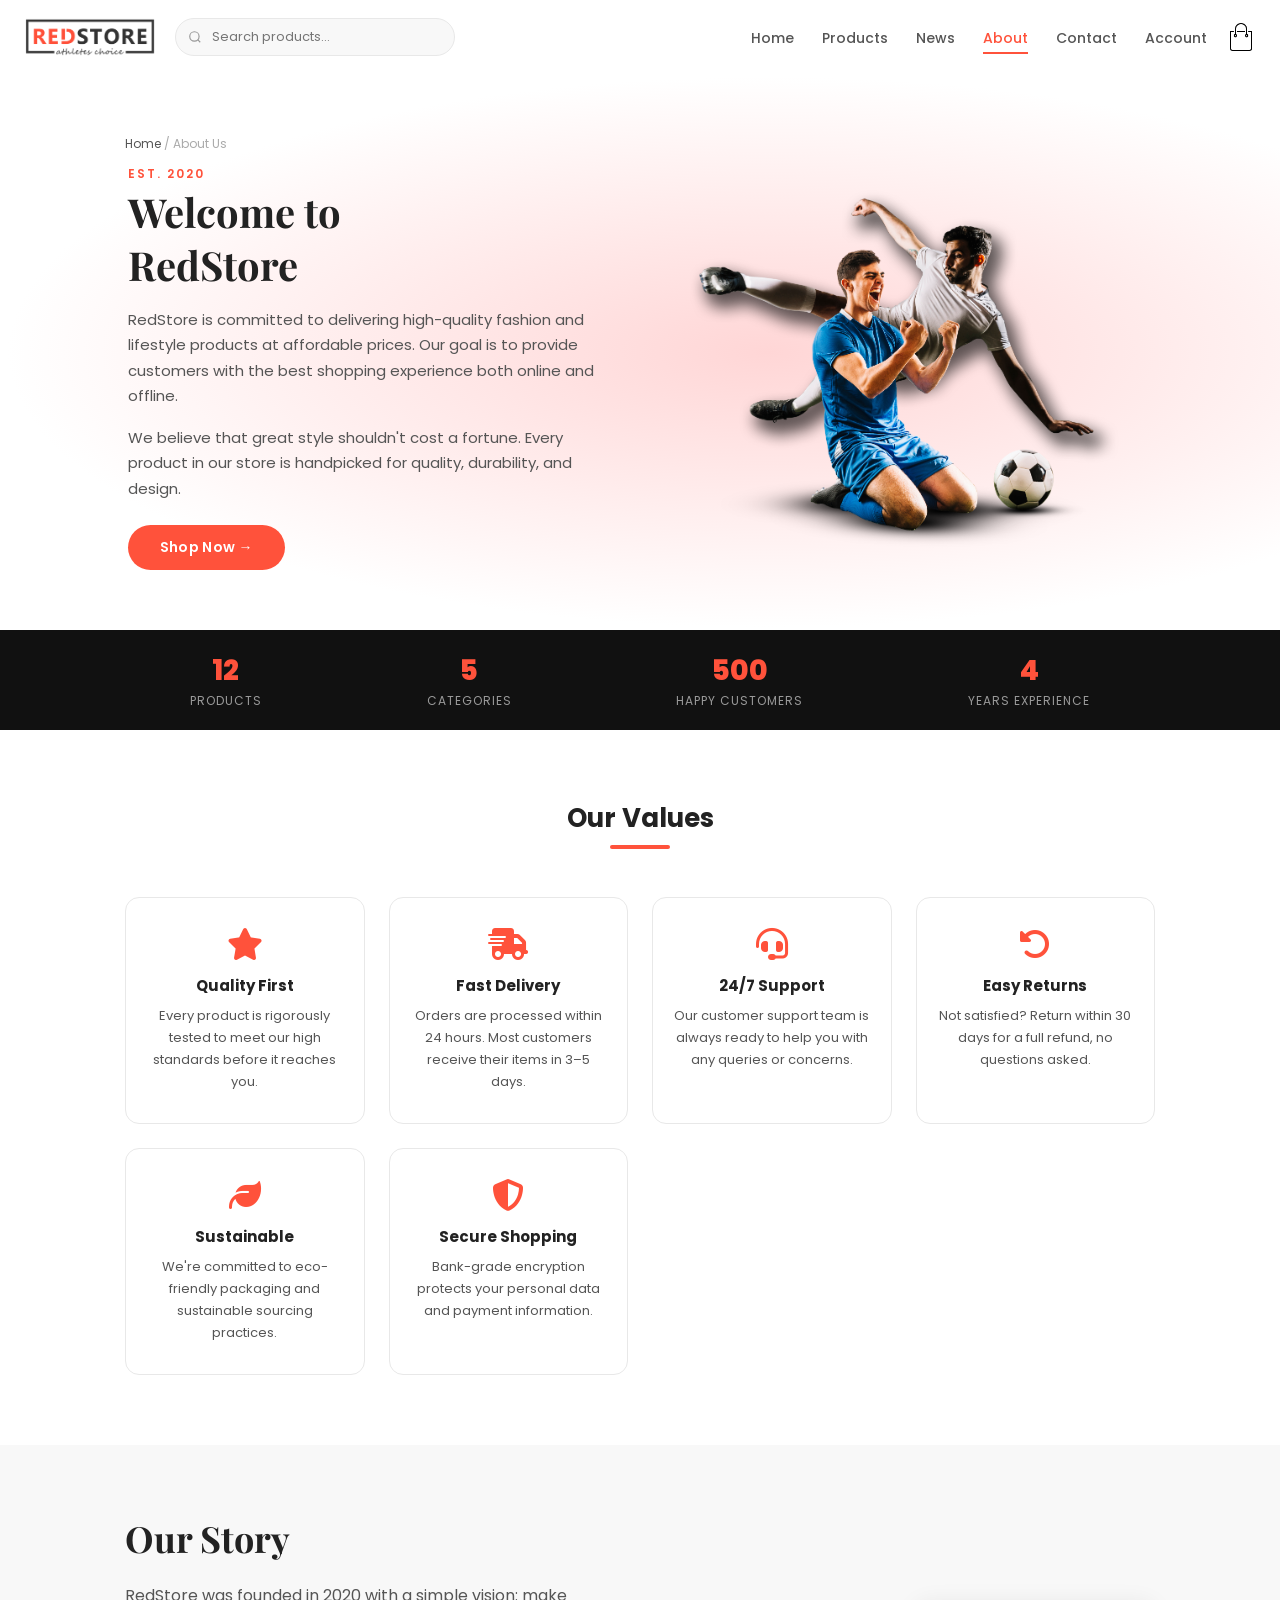
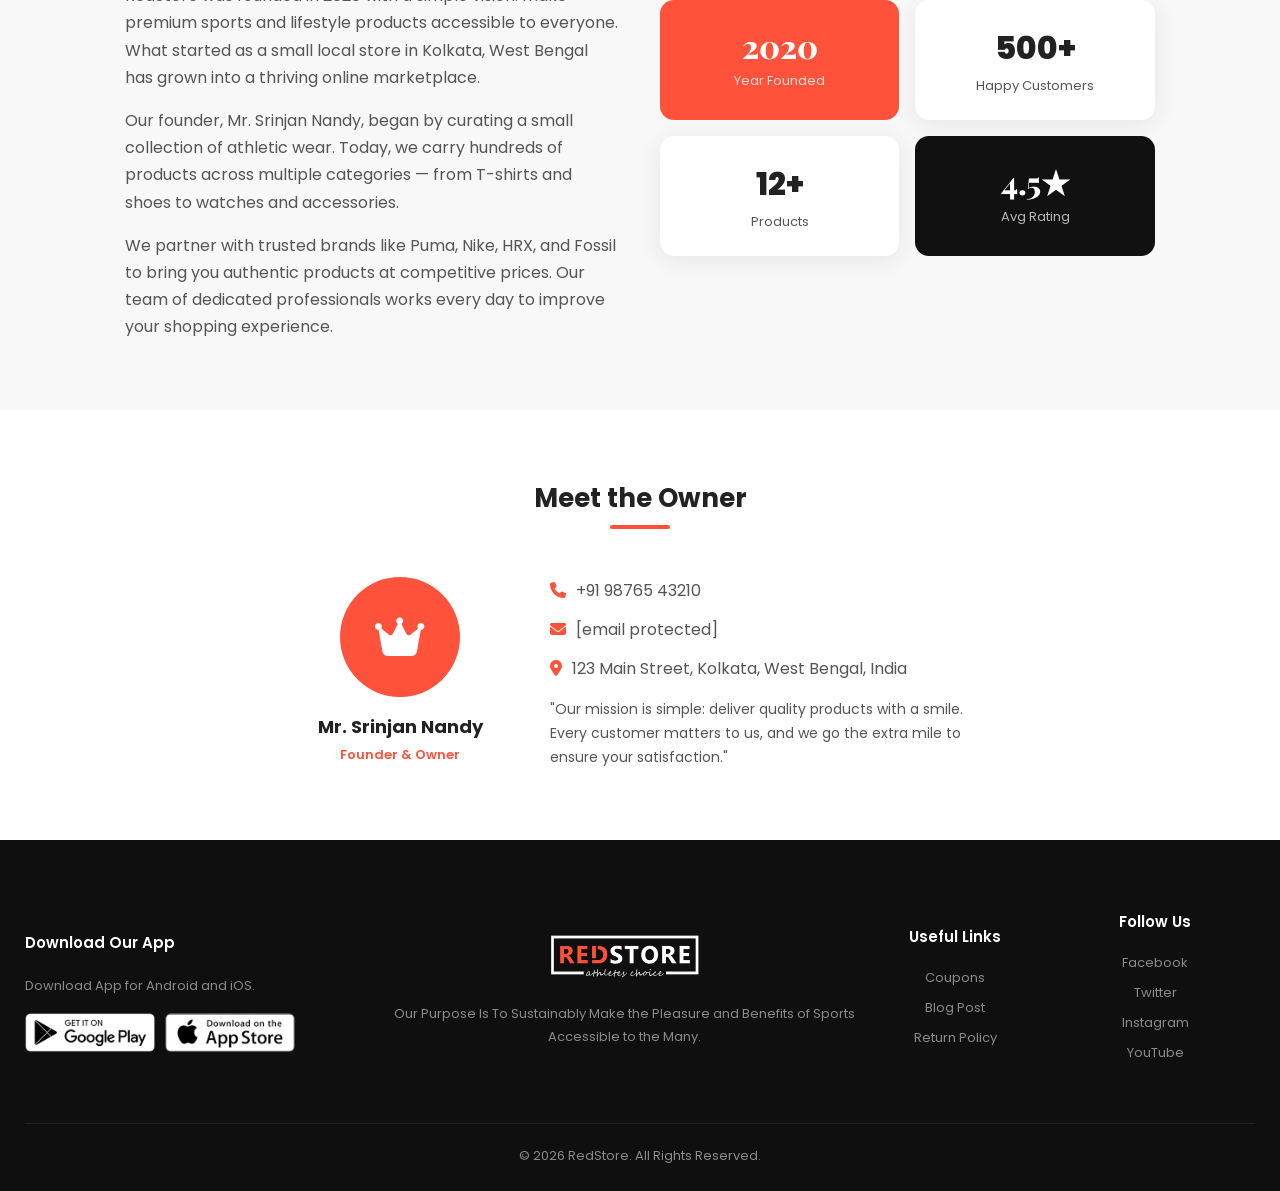
==== commit 6458665e: "Update about.html" ====
--- a/about.html
+++ b/about.html
@@ -58,10 +58,10 @@
 <div class="stats-bar">
   <div class="container">
     <div class="row" id="about-stats" style="justify-content:space-evenly;">
-      <div class="stat-item"><div class="num" data-target="12">0</div><div class="label">Products</div></div>
-      <div class="stat-item"><div class="num" data-target="5">0</div><div class="label">Categories</div></div>
-      <div class="stat-item"><div class="num" data-target="500">0</div><div class="label">Happy Customers</div></div>
-      <div class="stat-item"><div class="num" data-target="4">0</div><div class="label">Years Experience</div></div>
+      <div class="stat-item"><div class="num" data-target="12">12</div><div class="label">Products</div></div>
+      <div class="stat-item"><div class="num" data-target="5">5</div><div class="label">Categories</div></div>
+      <div class="stat-item"><div class="num" data-target="500">500</div><div class="label">Happy Customers</div></div>
+      <div class="stat-item"><div class="num" data-target="4">4</div><div class="label">Years Experience</div></div>
     </div>
   </div>
 </div>
@@ -272,4 +272,4 @@
   if (!ok) { animateCounters(); return; }
   document.querySelectorAll('[data-target]').forEach((el, i) => {
     const targets = [data.products, data.categories, data.customers || 500, 4];
-    if (targets[i] !== undefined) el.dataset.+    if (targets[i] !== undefined) el.dataset.
